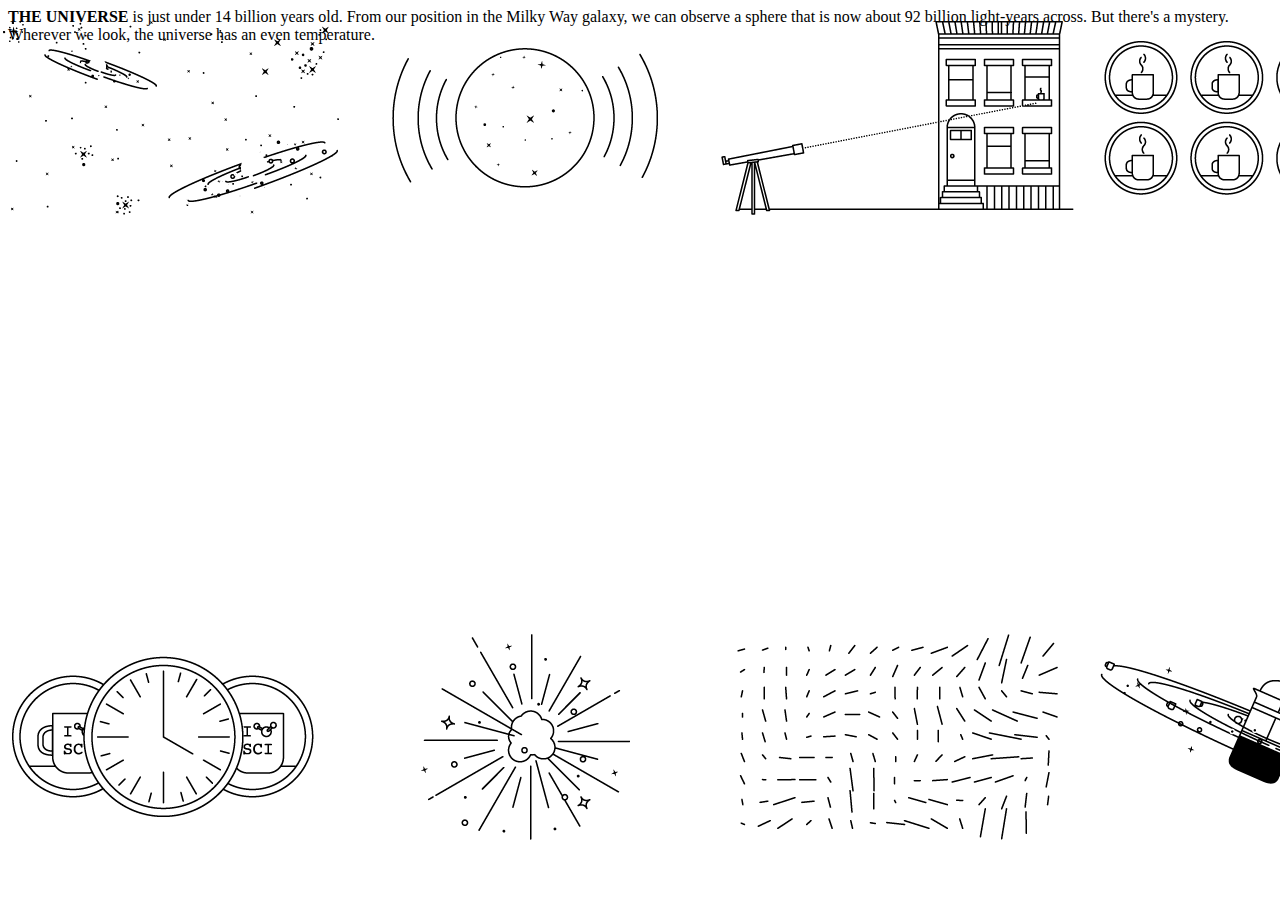
==== inflation.html @ 01f6a858 "add some html elements" ====
<!DOCTYPE html>
<html lang="en">

<head>
    <meta charset="UTF-8">
    <meta name="viewport" content="width=device-width, initial-scale=1.0">
    <meta http-equiv="X-UA-Compatible" content="ie=edge">
    <title>Inflation</title>
    <link rel="stylesheet" href="./assets/css/inflation.css">
</head>

<body>
    <section class="factors" id="factors-1">
        <b>THE UNIVERSE</b> is just under 14 billion years old. From our position in the Milky
        Way galaxy, we can observe a sphere that is now about 92 billion light-years across.
        But there's a mystery. Wherever we look, the universe has an even temperature.
    </section>
    <section class="factors" id="factors-2"></section>
    <section class="factors" id="factors-3"></section>
    <section class="factors" id="factors-4"></section>
    <section class="factors" id="factors-5"></section>
    <section class="factors" id="factors-6"></section>
    <section class="factors" id="factors-7"></section>
    <section class="factors" id="factors-8"></section>
</body>

</html>
---- assets/css/inflation.css ----
body {
  background: url(/assets/images/inflation-720.png);
}
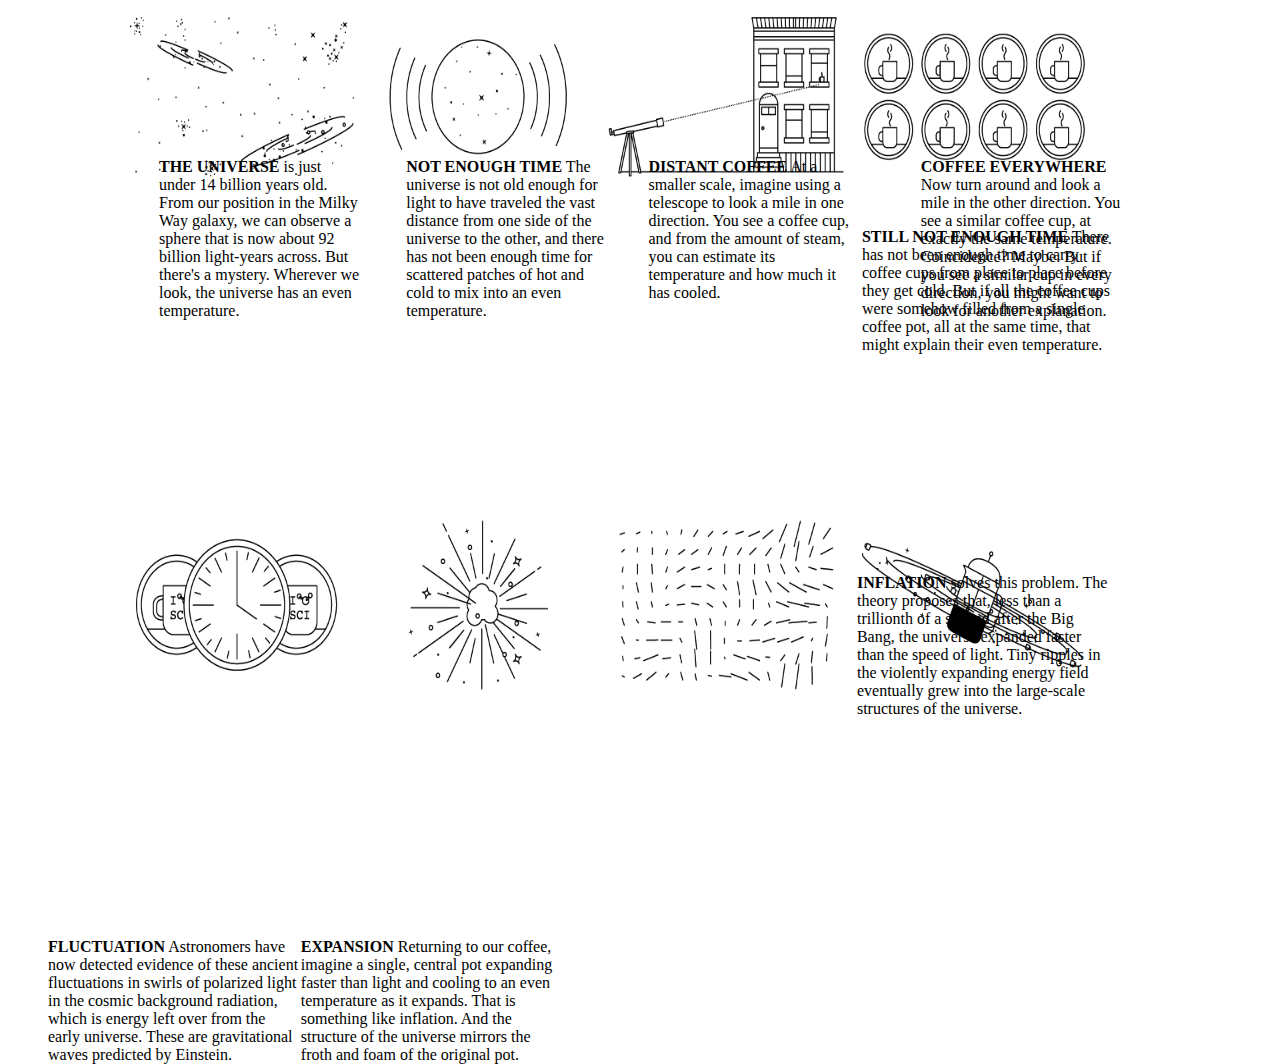
==== commit e463f0c7: "make some position for content" ====
--- a/inflation.html
+++ b/inflation.html
@@ -10,18 +10,55 @@
 </head>
 
 <body>
-    <section class="factors" id="factors-1">
-        <b>THE UNIVERSE</b> is just under 14 billion years old. From our position in the Milky
-        Way galaxy, we can observe a sphere that is now about 92 billion light-years across.
-        But there's a mystery. Wherever we look, the universe has an even temperature.
-    </section>
-    <section class="factors" id="factors-2"></section>
-    <section class="factors" id="factors-3"></section>
-    <section class="factors" id="factors-4"></section>
-    <section class="factors" id="factors-5"></section>
-    <section class="factors" id="factors-6"></section>
-    <section class="factors" id="factors-7"></section>
-    <section class="factors" id="factors-8"></section>
+    <div class="row-1">
+        <section class="factors" id="factors-1">
+            <b>THE UNIVERSE</b> is just under 14 billion years old. From our position in the Milky
+            Way galaxy, we can observe a sphere that is now about 92 billion light-years across.
+            But there's a mystery. Wherever we look, the universe has an even temperature.
+        </section>
+        <section class="factors" id="factors-2">
+            <b>NOT ENOUGH TIME</b> The universe is not old enough for light to have traveled the vast distance from one
+            side of the universe to the other, and there has not been enough time for scattered patches of hot and cold
+            to
+            mix into an even temperature.
+        </section>
+        <section class="factors" id="factors-3">
+            <b>DISTANT COFFEE</b> At a smaller scale, imagine using a telescope to look a mile in one direction. You
+            see a
+            coffee cup, and from the amount of steam, you can estimate its temperature and how much it has cooled.
+        </section>
+        <section class="factors" id="factors-4">
+            <b>COFFEE EVERYWHERE</b> Now turn around and look a mile in the other direction. You see a similar coffee
+            cup,
+            at exactly the same temperature. Coincidence? Maybe. But if you see a similar cup in every direction, you
+            might
+            want to look for another explanation.
+        </section>
+    </div>
+    <div class="row-2">
+        <section class="factors" id="factors-5"><b>STILL NOT ENOUGH TIME</b> There has not been enough time to carry
+            coffee
+            cups from place to place before they get cold. But if all the coffee cups were somehow filled from a single
+            coffee pot, all at the same time, that might explain their even temperature.
+
+        </section>
+        <section class="factors" id="factors-6"><b>INFLATION</b> solves this problem. The theory proposes that, less
+            than a
+            trillionth of a second after the Big Bang, the universe expanded faster than the speed of light. Tiny
+            ripples
+            in the violently expanding energy field eventually grew into the large-scale structures of the universe.</section>
+        <section class="factors" id="factors-7"><b>FLUCTUATION</b> Astronomers have now detected evidence of these
+            ancient
+            fluctuations in swirls of polarized light in the cosmic background radiation, which is energy left over
+            from
+            the early universe. These are gravitational waves predicted by Einstein.</section>
+        <section class="factors" id="factors-8"><b>EXPANSION</b> Returning to our coffee, imagine a single, central pot
+            expanding faster than light and cooling to an even temperature as it expands. That is something like
+            inflation.
+            And the structure of the universe mirrors the froth and foam of the original pot.
+
+        </section>
+    </div>
 </body>
 
 </html>--- a/assets/css/inflation.css
+++ b/assets/css/inflation.css
@@ -1,3 +1,52 @@
 body {
-  background: url(/assets/images/inflation-720.png);
+  background: url(../images/inflation-720.png);
+  background-repeat: no-repeat;
+  background-size: 75% 100%;
+  background-position: 40% 0%;
+  position: relative;
 }
+
+.factors {
+  padding-top: 220px;
+  width: 20%;
+  float: left;
+  position: relative;
+  /* margin-right: 20px; */
+  /* background: url(../images/inflation-720.png);
+  background-repeat: no-repeat; */
+}
+
+.row-1 {
+  width: 80%;
+  position: relative;
+  left: 151px;
+  bottom: 70px;
+}
+
+#factors-2 {
+  left: 45px;
+}
+#factors-3 {
+  /* position: relative; */
+  left: 85px;
+}
+#factors-4 {
+  /* position: relative; */
+  left: 155px;
+}
+#factors-5 {
+  /* position: relative; */
+  left: 45px;
+}
+#factors-6 {
+  /* position: relative; */
+  left: 40px;
+}
+#factors-7 {
+  /* position: relative; */
+  left: 40px;
+}
+#factors-8 {
+  /* position: relative; */
+  left: 40px;
+}
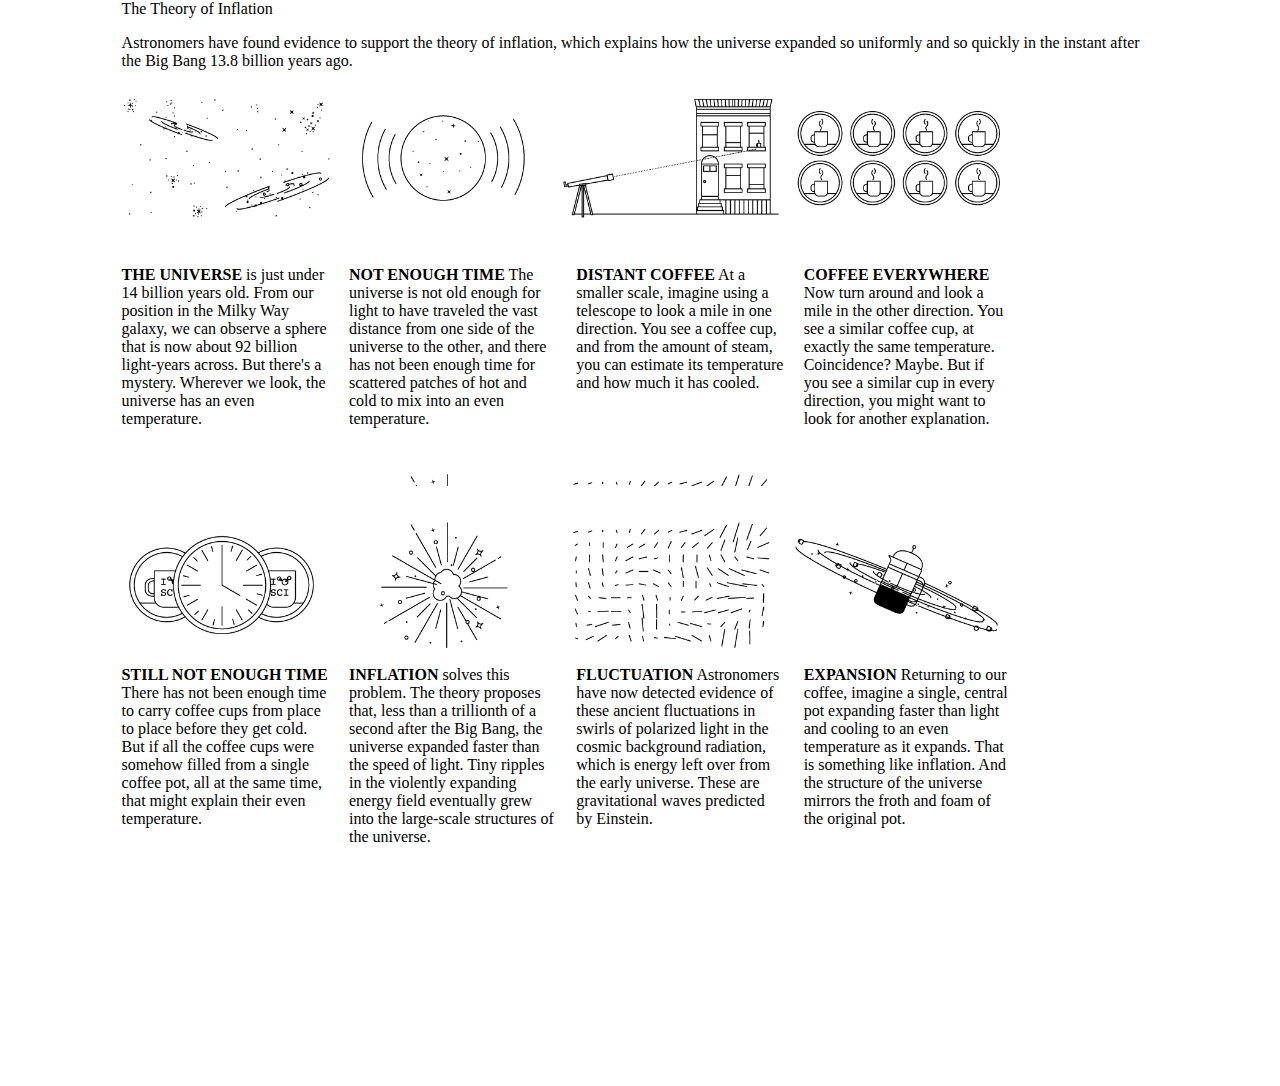
==== commit 19c9c422: "Merge pull request #3 from dipto0321/features/inflation-ryan-version" ====
--- a/inflation.html
+++ b/inflation.html
@@ -10,54 +10,73 @@
 </head>
 
 <body>
-    <div class="row-1">
-        <section class="factors" id="factors-1">
-            <b>THE UNIVERSE</b> is just under 14 billion years old. From our position in the Milky
-            Way galaxy, we can observe a sphere that is now about 92 billion light-years across.
-            But there's a mystery. Wherever we look, the universe has an even temperature.
-        </section>
-        <section class="factors" id="factors-2">
-            <b>NOT ENOUGH TIME</b> The universe is not old enough for light to have traveled the vast distance from one
-            side of the universe to the other, and there has not been enough time for scattered patches of hot and cold
-            to
-            mix into an even temperature.
-        </section>
-        <section class="factors" id="factors-3">
-            <b>DISTANT COFFEE</b> At a smaller scale, imagine using a telescope to look a mile in one direction. You
-            see a
-            coffee cup, and from the amount of steam, you can estimate its temperature and how much it has cooled.
-        </section>
-        <section class="factors" id="factors-4">
-            <b>COFFEE EVERYWHERE</b> Now turn around and look a mile in the other direction. You see a similar coffee
-            cup,
-            at exactly the same temperature. Coincidence? Maybe. But if you see a similar cup in every direction, you
-            might
-            want to look for another explanation.
-        </section>
-    </div>
-    <div class="row-2">
-        <section class="factors" id="factors-5"><b>STILL NOT ENOUGH TIME</b> There has not been enough time to carry
-            coffee
-            cups from place to place before they get cold. But if all the coffee cups were somehow filled from a single
-            coffee pot, all at the same time, that might explain their even temperature.
+    <div class="container">
+        <header>
+            <span>The Theory of Inflation</span>
+        </header>
+        <p>Astronomers have found evidence to support the theory of inflation, which explains how the universe expanded
+            so uniformly and so quickly in the instant after the Big Bang 13.8 billion years ago.
+        </p>
+        <div class="row row-1">
+            <section class="factors" id="factors-1">
+                <b>THE UNIVERSE</b> is just under 14 billion years old. From our position in the Milky
+                Way galaxy, we can observe a sphere that is now about 92 billion light-years across.
+                But there's a mystery. Wherever we look, the universe has an even temperature.
+            </section>
+            <section class="factors" id="factors-2">
+                <b>NOT ENOUGH TIME</b> The universe is not old enough for light to have traveled the vast distance from
+                one
+                side of the universe to the other, and there has not been enough time for scattered patches of hot and
+                cold
+                to
+                mix into an even temperature.
+            </section>
+            <section class="factors" id="factors-3">
+                <b>DISTANT COFFEE</b> At a smaller scale, imagine using a telescope to look a mile in one direction.
+                You
+                see a
+                coffee cup, and from the amount of steam, you can estimate its temperature and how much it has cooled.
+            </section>
+            <section class="factors" id="factors-4">
+                <b>COFFEE EVERYWHERE</b> Now turn around and look a mile in the other direction. You see a similar
+                coffee
+                cup,
+                at exactly the same temperature. Coincidence? Maybe. But if you see a similar cup in every direction,
+                you
+                might
+                want to look for another explanation.
+            </section>
+        </div>
 
-        </section>
-        <section class="factors" id="factors-6"><b>INFLATION</b> solves this problem. The theory proposes that, less
-            than a
-            trillionth of a second after the Big Bang, the universe expanded faster than the speed of light. Tiny
-            ripples
-            in the violently expanding energy field eventually grew into the large-scale structures of the universe.</section>
-        <section class="factors" id="factors-7"><b>FLUCTUATION</b> Astronomers have now detected evidence of these
-            ancient
-            fluctuations in swirls of polarized light in the cosmic background radiation, which is energy left over
-            from
-            the early universe. These are gravitational waves predicted by Einstein.</section>
-        <section class="factors" id="factors-8"><b>EXPANSION</b> Returning to our coffee, imagine a single, central pot
-            expanding faster than light and cooling to an even temperature as it expands. That is something like
-            inflation.
-            And the structure of the universe mirrors the froth and foam of the original pot.
+        <div class="row row-2">
+            <section class="factors" id="factors-5"><b>STILL NOT ENOUGH TIME</b> There has not been enough time to
+                carry
+                coffee
+                cups from place to place before they get cold. But if all the coffee cups were somehow filled from a
+                single
+                coffee pot, all at the same time, that might explain their even temperature.
 
-        </section>
+            </section>
+            <section class="factors" id="factors-6"><b>INFLATION</b> solves this problem. The theory proposes that,
+                less
+                than a
+                trillionth of a second after the Big Bang, the universe expanded faster than the speed of light. Tiny
+                ripples
+                in the violently expanding energy field eventually grew into the large-scale structures of the
+                universe.</section>
+            <section class="factors" id="factors-7"><b>FLUCTUATION</b> Astronomers have now detected evidence of these
+                ancient
+                fluctuations in swirls of polarized light in the cosmic background radiation, which is energy left over
+                from
+                the early universe. These are gravitational waves predicted by Einstein.</section>
+            <section class="factors" id="factors-8"><b>EXPANSION</b> Returning to our coffee, imagine a single, central
+                pot
+                expanding faster than light and cooling to an even temperature as it expands. That is something like
+                inflation.
+                And the structure of the universe mirrors the froth and foam of the original pot.
+
+            </section>
+        </div>
     </div>
 </body>
 
--- a/assets/css/inflation.css
+++ b/assets/css/inflation.css
@@ -1,52 +1,34 @@
+.container,
 body {
+  max-width: 90%;
+  margin: 0 auto;
+}
+
+.row-1 {
   background: url(../images/inflation-720.png);
   background-repeat: no-repeat;
-  background-size: 75% 100%;
-  background-position: 40% 0%;
+  background-size: 85%;
+  background-position: 0% 0%;
+  height: 500px;
+}
+
+.row-2 {
+  background: url(../images/inflation-720.png);
+  background-repeat: no-repeat;
+  background-size: 85%;
+  background-position: 0% 120%;
+  height: 500px;
   position: relative;
+  bottom: 100px;
 }
 
 .factors {
-  padding-top: 220px;
+  padding-top: 180px;
   width: 20%;
   float: left;
-  position: relative;
-  /* margin-right: 20px; */
-  /* background: url(../images/inflation-720.png);
-  background-repeat: no-repeat; */
+  margin-right: 20px;
 }
 
-.row-1 {
-  width: 80%;
-  position: relative;
-  left: 151px;
-  bottom: 70px;
-}
-
-#factors-2 {
-  left: 45px;
-}
-#factors-3 {
-  /* position: relative; */
-  left: 85px;
-}
-#factors-4 {
-  /* position: relative; */
-  left: 155px;
-}
-#factors-5 {
-  /* position: relative; */
-  left: 45px;
-}
-#factors-6 {
-  /* position: relative; */
-  left: 40px;
-}
-#factors-7 {
-  /* position: relative; */
-  left: 40px;
-}
-#factors-8 {
-  /* position: relative; */
-  left: 40px;
-}
+header p {
+  width: 900px;
+}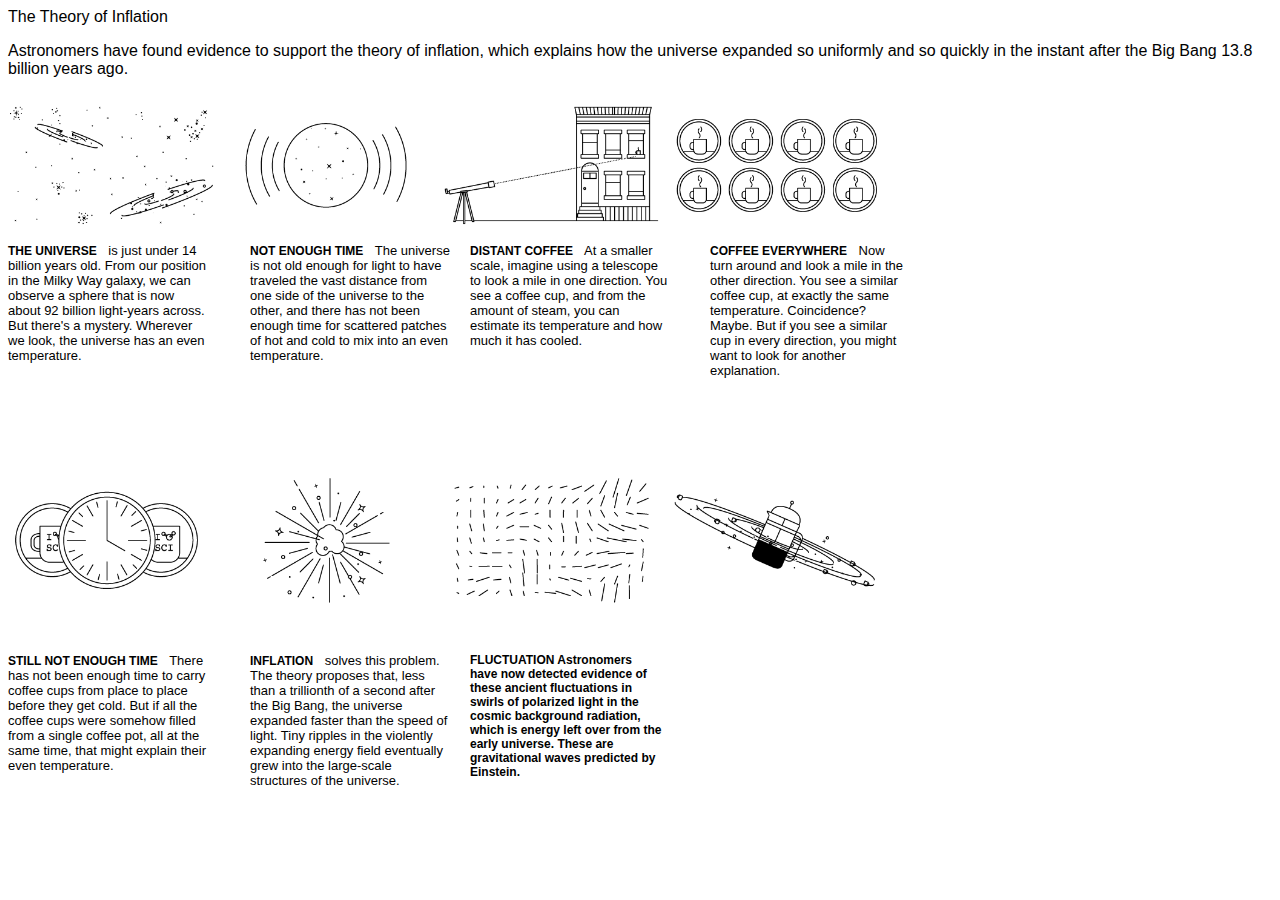
==== commit 7ddac657: "Make iframe code for inflation" ====
--- a/inflation.html
+++ b/inflation.html
@@ -10,73 +10,48 @@
 </head>
 
 <body>
+    <header>
+        <span>The Theory of Inflation</span>
+    </header>
+    <p>Astronomers have found evidence to support the theory of inflation, which explains how the universe expanded
+        so uniformly and so quickly in the instant after the Big Bang 13.8 billion years ago.
+    </p>
     <div class="container">
-        <header>
-            <span>The Theory of Inflation</span>
-        </header>
-        <p>Astronomers have found evidence to support the theory of inflation, which explains how the universe expanded
-            so uniformly and so quickly in the instant after the Big Bang 13.8 billion years ago.
+        <img src="./assets/images/inflation-720.png" alt="">
+        <p id="first" class="absolute-row-1">
+            <strong>THE UNIVERSE</strong> is just under 14 billion years old. From our position in the Milky Way
+            galaxy, we can observe a sphere that is now about 92 billion light-years across. But there's a mystery.
+            Wherever we look, the universe has an even temperature.
         </p>
-        <div class="row row-1">
-            <section class="factors" id="factors-1">
-                <b>THE UNIVERSE</b> is just under 14 billion years old. From our position in the Milky
-                Way galaxy, we can observe a sphere that is now about 92 billion light-years across.
-                But there's a mystery. Wherever we look, the universe has an even temperature.
-            </section>
-            <section class="factors" id="factors-2">
-                <b>NOT ENOUGH TIME</b> The universe is not old enough for light to have traveled the vast distance from
-                one
-                side of the universe to the other, and there has not been enough time for scattered patches of hot and
-                cold
-                to
-                mix into an even temperature.
-            </section>
-            <section class="factors" id="factors-3">
-                <b>DISTANT COFFEE</b> At a smaller scale, imagine using a telescope to look a mile in one direction.
-                You
-                see a
-                coffee cup, and from the amount of steam, you can estimate its temperature and how much it has cooled.
-            </section>
-            <section class="factors" id="factors-4">
-                <b>COFFEE EVERYWHERE</b> Now turn around and look a mile in the other direction. You see a similar
-                coffee
-                cup,
-                at exactly the same temperature. Coincidence? Maybe. But if you see a similar cup in every direction,
-                you
-                might
-                want to look for another explanation.
-            </section>
-        </div>
-
-        <div class="row row-2">
-            <section class="factors" id="factors-5"><b>STILL NOT ENOUGH TIME</b> There has not been enough time to
-                carry
-                coffee
-                cups from place to place before they get cold. But if all the coffee cups were somehow filled from a
-                single
-                coffee pot, all at the same time, that might explain their even temperature.
-
-            </section>
-            <section class="factors" id="factors-6"><b>INFLATION</b> solves this problem. The theory proposes that,
-                less
-                than a
-                trillionth of a second after the Big Bang, the universe expanded faster than the speed of light. Tiny
-                ripples
-                in the violently expanding energy field eventually grew into the large-scale structures of the
-                universe.</section>
-            <section class="factors" id="factors-7"><b>FLUCTUATION</b> Astronomers have now detected evidence of these
-                ancient
-                fluctuations in swirls of polarized light in the cosmic background radiation, which is energy left over
-                from
-                the early universe. These are gravitational waves predicted by Einstein.</section>
-            <section class="factors" id="factors-8"><b>EXPANSION</b> Returning to our coffee, imagine a single, central
-                pot
-                expanding faster than light and cooling to an even temperature as it expands. That is something like
-                inflation.
-                And the structure of the universe mirrors the froth and foam of the original pot.
-
-            </section>
-        </div>
+        <p id="second" class="absolute-row-1">
+            <strong>NOT ENOUGH TIME</strong> The universe is not old enough for light to have traveled the vast
+            distance from one side of the universe to the other, and there has not been enough time for scattered
+            patches of hot and cold to mix into an even temperature.
+        </p>
+        <p id="third" class="absolute-row-1"><strong>DISTANT COFFEE</strong> At a smaller scale, imagine using a
+            telescope to look a mile in
+            one direction. You see a coffee cup, and from the amount of steam, you can estimate its temperature and
+            how
+            much it has cooled.</p>
+        <p id="fourth" class="absolute-row-1">
+            <strong>COFFEE EVERYWHERE</strong> Now turn around and look a mile in the other direction. You see a
+            similar coffee cup, at exactly the same temperature. Coincidence? Maybe. But if you see a similar cup
+            in
+            every direction, you might want to look for another explanation.
+        </p>
+        <p id="fifth" class="absolute-row-two"><strong>STILL NOT ENOUGH TIME</strong> There has not been enough time to
+            carry coffee cups from place to place before they get cold. But if all the coffee cups were somehow
+            filled
+            from a single coffee pot, all at the same time, that might explain their even temperature.</p>
+        <p id="sixth" class="absolute-row-two"><strong>INFLATION</strong> solves this problem. The theory proposes
+            that, less than a trillionth of a second after the Big Bang, the universe expanded faster than the speed of
+            light. Tiny ripples in the violently expanding energy field eventually grew into the large-scale structures
+            of the universe.</p>
+        <p id="seventh" class="absolute-row-two"><strong>FLUCTUATION</stron> Astronomers have now detected evidence of
+                these ancient fluctuations in swirls of polarized light in the cosmic background radiation, which is
+                energy
+                left over from the early universe. These are gravitational waves predicted by Einstein.</p>
+        <p id="eigth" class="absolute-row-two"></p>
     </div>
 </body>
 
--- a/assets/css/inflation.css
+++ b/assets/css/inflation.css
@@ -1,34 +1,41 @@
-.container,
 body {
-  max-width: 90%;
-  margin: 0 auto;
+    font-family: Arial, Helvetica, sans-serif;
 }
 
-.row-1 {
-  background: url(../images/inflation-720.png);
-  background-repeat: no-repeat;
-  background-size: 85%;
-  background-position: 0% 0%;
-  height: 500px;
+.container img {
+    width: 69%;
 }
 
-.row-2 {
-  background: url(../images/inflation-720.png);
-  background-repeat: no-repeat;
-  background-size: 85%;
-  background-position: 0% 120%;
-  height: 500px;
-  position: relative;
-  bottom: 100px;
+.container p {
+    font-size: 13px;
+    width: 200px;
+    position: absolute;
 }
 
-.factors {
-  padding-top: 180px;
-  width: 20%;
-  float: left;
-  margin-right: 20px;
+.container p strong {
+    display: inline-block;
+    font-size: 12px;
+    margin-right: 8px;
 }
 
-header p {
-  width: 900px;
+.absolute-row-1 {
+    top: 230px;
+}
+
+.absolute-row-two {
+    top: 640px;
+}
+
+#second,
+#sixth {
+    left: 250px;
+}
+
+#third,
+#seventh {
+    left: 470px;
+}
+
+#fourth {
+    left: 710px;
 }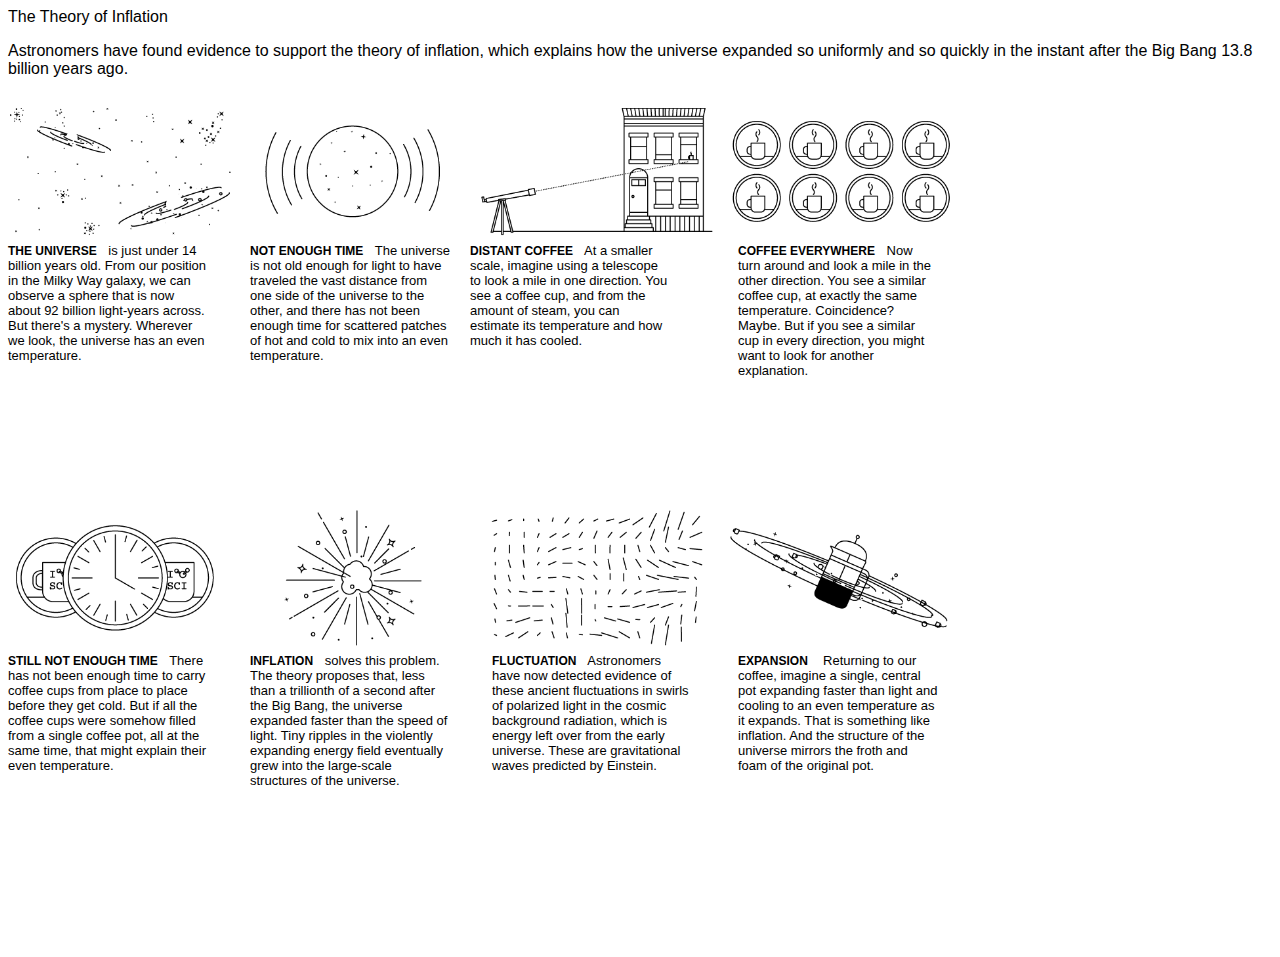
==== commit bba4283b: "finish and fix inflation.html" ====
--- a/inflation.html
+++ b/inflation.html
@@ -47,11 +47,15 @@
             that, less than a trillionth of a second after the Big Bang, the universe expanded faster than the speed of
             light. Tiny ripples in the violently expanding energy field eventually grew into the large-scale structures
             of the universe.</p>
-        <p id="seventh" class="absolute-row-two"><strong>FLUCTUATION</stron> Astronomers have now detected evidence of
-                these ancient fluctuations in swirls of polarized light in the cosmic background radiation, which is
-                energy
-                left over from the early universe. These are gravitational waves predicted by Einstein.</p>
-        <p id="eigth" class="absolute-row-two"></p>
+        <p id="seventh" class="absolute-row-two"><strong>FLUCTUATION</strong> Astronomers have now detected evidence of
+            these ancient fluctuations in swirls of polarized light in the cosmic background radiation, which is
+            energy
+            left over from the early universe. These are gravitational waves predicted by Einstein.</p>
+        <p id="eigth" class="absolute-row-two">
+            <strong class="g-sc">EXPANSION</strong>&nbsp; Returning to our coffee, imagine a single, central pot
+            expanding faster than light and cooling to an even temperature as it expands. That is something like
+            inflation. And the structure of the universe mirrors the froth and foam of the original pot.
+        </p>
     </div>
 </body>
 
--- a/assets/css/inflation.css
+++ b/assets/css/inflation.css
@@ -1,41 +1,44 @@
 body {
-    font-family: Arial, Helvetica, sans-serif;
+  font-family: Arial, Helvetica, sans-serif;
 }
 
 .container img {
-    width: 69%;
+  width: 945px;
 }
 
 .container p {
-    font-size: 13px;
-    width: 200px;
-    position: absolute;
+  font-size: 13px;
+  width: 200px;
+  position: absolute;
 }
 
 .container p strong {
-    display: inline-block;
-    font-size: 12px;
-    margin-right: 8px;
+  display: inline-block;
+  font-size: 12px;
+  margin-right: 8px;
 }
 
 .absolute-row-1 {
-    top: 230px;
+  top: 230px;
 }
 
 .absolute-row-two {
-    top: 640px;
+  top: 640px;
 }
 
 #second,
 #sixth {
-    left: 250px;
+  left: 250px;
 }
 
-#third,
-#seventh {
-    left: 470px;
+#third {
+  left: 470px;
 }
 
-#fourth {
-    left: 710px;
-}+#fourth,
+#eigth {
+  left: 738px;
+}
+#seventh {
+  left: 492px;
+}
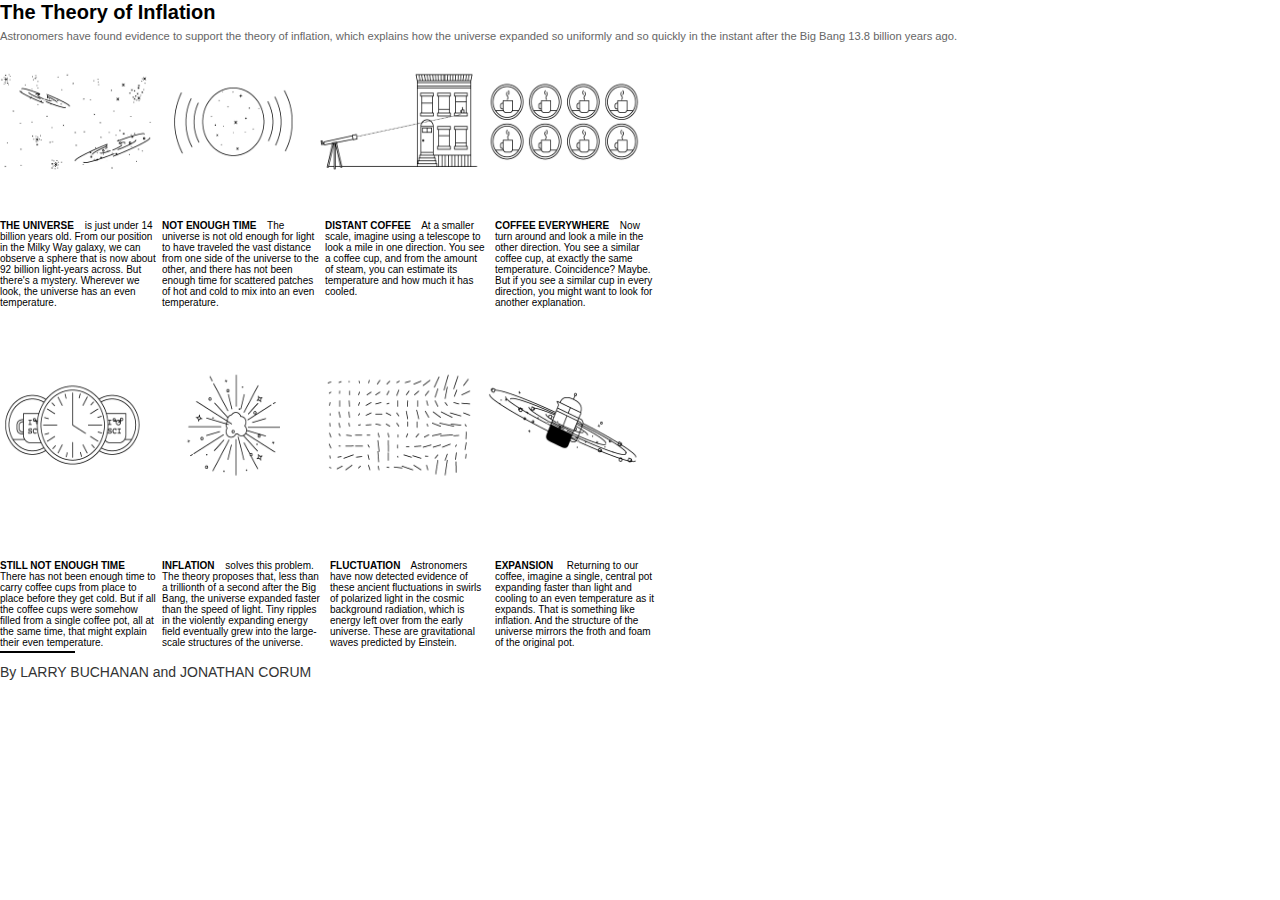
==== commit 6b34e9a3: "Merge pull request #1 from rvvergara/features/iframe-inflation" ====
--- a/inflation.html
+++ b/inflation.html
@@ -10,10 +10,11 @@
 </head>
 
 <body>
-    <header>
+    <header class="Inflation-title">
         <span>The Theory of Inflation</span>
     </header>
-    <p>Astronomers have found evidence to support the theory of inflation, which explains how the universe expanded
+    <p class="Inflation-caption">Astronomers have found evidence to support the theory of inflation, which explains how
+        the universe expanded
         so uniformly and so quickly in the instant after the Big Bang 13.8 billion years ago.
     </p>
     <div class="container">
@@ -57,6 +58,10 @@
             inflation. And the structure of the universe mirrors the froth and foam of the original pot.
         </p>
     </div>
+    <footer class="Inflation-footer">
+        <span class="line"></span>
+        <p>By LARRY BUCHANAN and JONATHAN CORUM</p>
+    </footer>
 </body>
 
 </html>--- a/assets/css/inflation.css
+++ b/assets/css/inflation.css
@@ -1,44 +1,88 @@
 body {
   font-family: Arial, Helvetica, sans-serif;
+  margin: 0;
 }
 
+/*Inflation header styles*/
+.Inflation-title span {
+  font-size: 1.25rem;
+  font-weight: 700;
+  line-height: 1.5rem;
+  position: relative;
+}
+
+.Inflation-caption {
+  color: #666;
+  font-size: 0.7rem;
+  line-height: 1.125rem;
+  position: relative;
+  bottom: 8px;
+}
+
+/* Inflation Content Styles */
 .container img {
-  width: 945px;
+  width: 640px;
+  height: 635px;
 }
 
 .container p {
-  font-size: 13px;
-  width: 200px;
+  font-size: 10px;
+  width: 160px;
   position: absolute;
 }
 
 .container p strong {
   display: inline-block;
-  font-size: 12px;
+  font-size: 10px;
   margin-right: 8px;
 }
 
 .absolute-row-1 {
-  top: 230px;
+  top: 210px;
 }
 
 .absolute-row-two {
-  top: 640px;
+  top: 550px;
 }
 
 #second,
 #sixth {
-  left: 250px;
+  left: 162px;
 }
 
 #third {
-  left: 470px;
+  left: 325px;
 }
 
 #fourth,
 #eigth {
-  left: 738px;
+  left: 495px;
 }
+
 #seventh {
-  left: 492px;
+  left: 330px;
 }
+
+/* Footer styles */
+.Inflation-footer {
+  position: relative;
+  bottom: 54px;
+  color: #333;
+}
+
+.Inflation-footer span.line {
+  height: 2px;
+  width: 75px;
+  background-color: #000;
+  position: absolute;
+  bottom: 28px;
+  z-index: 15;
+}
+
+.Inflation-footer p {
+  font-size: 0.875rem;
+  line-height: 18px;
+  line-height: 1.125rem;
+  font-weight: 500;
+  font-style: normal;
+}
